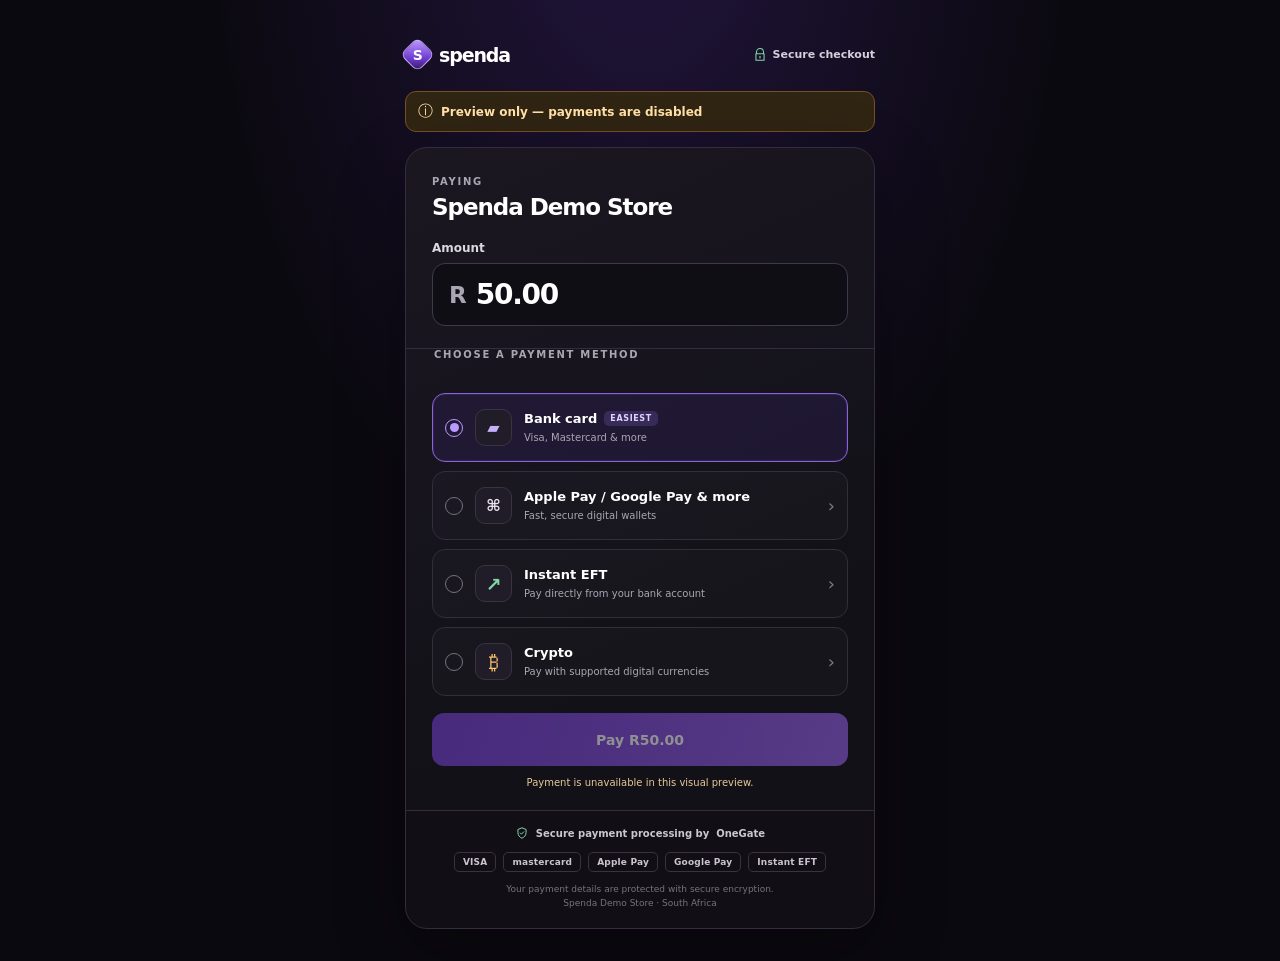
==== index.html @ f8381f38 "Publish visual checkout preview Co-authored-by: Copilot App <223556219+Copilot@users.noreply.github." ====
<!doctype html>
<html lang="en-ZA">
  <head>
    <meta charset="utf-8">
    <meta name="viewport" content="width=device-width, initial-scale=1">
    <meta name="theme-color" content="#0b0910">
    <meta name="description" content="Visual-only Spenda Demo Store checkout preview. Payments are disabled.">
    <title>Checkout · Spenda Demo Store</title>
    <style>
      :root {
        color-scheme: dark;
        font-family: Inter, ui-sans-serif, system-ui, -apple-system, BlinkMacSystemFont, "Segoe UI", sans-serif;
        font-synthesis: none;
        text-rendering: optimizeLegibility;
        -webkit-font-smoothing: antialiased;
        --ink: #0b0910;
        --panel: #17141e;
        --panel-soft: #201b29;
        --line: #332d3c;
        --muted: #a9a6b1;
        --violet: #9c73ef;
        --violet-soft: #d6c6ee;
      }

      * { box-sizing: border-box; }
      body {
        min-width: 320px;
        min-height: 100vh;
        margin: 0;
        color: #fff;
        background:
          radial-gradient(ellipse at 50% -16%, rgb(110 59 209 / 24%), transparent 48%),
          var(--ink);
      }
      button, input { font: inherit; }
      .page { width: min(100% - 32px, 470px); margin: 0 auto; padding: 24px 0 32px; }
      .topbar { display: flex; align-items: center; justify-content: space-between; margin-bottom: 24px; }
      .brand { display: flex; align-items: center; gap: 9px; font-size: 19px; font-weight: 800; letter-spacing: -.06em; }
      .gem {
        display: grid;
        width: 25px;
        height: 25px;
        place-items: center;
        border: 1px solid rgb(214 198 238 / 55%);
        border-radius: 7px;
        color: #fff;
        background: linear-gradient(135deg, #c4a2ff, #6e3bd1 62%, #32185c);
        font-size: 14px;
        transform: rotate(45deg);
      }
      .gem span { transform: rotate(-45deg); }
      .secure {
        display: flex;
        align-items: center;
        gap: 6px;
        color: #d4d0dc;
        font-size: 11px;
        font-weight: 650;
      }
      .secure svg { width: 14px; height: 14px; color: #80d7a4; }
      .preview {
        display: flex;
        align-items: center;
        gap: 8px;
        margin: 0 0 15px;
        padding: 10px 12px;
        border: 1px solid #745123;
        border-radius: 11px;
        color: #ffdfa5;
        background: #302413;
        font-size: 12px;
        font-weight: 700;
      }
      .preview b { font-size: 15px; }
      .card {
        overflow: hidden;
        border: 1px solid var(--line);
        border-radius: 22px;
        background: linear-gradient(155deg, #1a1721, #131118 64%);
        box-shadow: 0 24px 70px rgb(0 0 0 / 32%);
      }
      .merchant { padding: 24px 22px 20px; border-bottom: 1px solid var(--line); }
      .eyebrow { margin: 0 0 7px; color: var(--muted); font-size: 10px; font-weight: 750; letter-spacing: .17em; text-transform: uppercase; }
      h1 { margin: 0; font-size: 23px; font-weight: 750; letter-spacing: -.045em; }
      .amount-wrap { margin-top: 21px; }
      .amount-label { display: block; margin-bottom: 8px; color: #dbd8e0; font-size: 12px; font-weight: 650; }
      .amount-box {
        display: flex;
        align-items: center;
        min-height: 63px;
        padding: 0 16px;
        border: 1px solid #40384b;
        border-radius: 13px;
        background: #100e15;
      }
      .currency { margin-right: 9px; color: #aaa5b2; font-size: 23px; font-weight: 700; }
      .amount-box input {
        width: 100%;
        padding: 10px 0;
        border: 0;
        outline: 0;
        color: #fff;
        background: transparent;
        font-size: 28px;
        font-weight: 750;
        letter-spacing: -.045em;
      }
      .amount-box:focus-within { border-color: var(--violet); box-shadow: 0 0 0 3px rgb(156 115 239 / 15%); }
      .methods { padding: 20px 22px 17px; }
      .methods h2 { margin: 0 0 13px; font-size: 13px; font-weight: 700; }
      .method-list { display: grid; gap: 9px; }
      .method {
        position: relative;
        display: flex;
        align-items: center;
        gap: 12px;
        min-height: 69px;
        padding: 12px;
        border: 1px solid var(--line);
        border-radius: 13px;
        background: rgb(255 255 255 / 1.5%);
      }
      .method.selected { border-color: #8a61dc; background: rgb(110 59 209 / 12%); box-shadow: inset 0 0 0 1px rgb(156 115 239 / 13%); }
      .method input { position: absolute; width: 1px; height: 1px; opacity: 0; }
      .radio {
        display: grid;
        flex: 0 0 18px;
        width: 18px;
        height: 18px;
        place-items: center;
        border: 1.5px solid #77717f;
        border-radius: 50%;
      }
      .selected .radio { border-color: #b99aff; }
      .selected .radio::after { width: 9px; height: 9px; border-radius: 50%; background: #b99aff; content: ""; }
      .method:focus-within { outline: 2px solid var(--violet); outline-offset: 2px; }
      .method-icon {
        display: grid;
        flex: 0 0 37px;
        width: 37px;
        height: 37px;
        place-items: center;
        border: 1px solid #393440;
        border-radius: 10px;
        color: #e7e2ec;
        background: #211d28;
        font-size: 16px;
        font-weight: 750;
      }
      .method-icon.card-icon { color: #c5b0fc; }
      .method-icon.eft-icon { color: #83d5a5; font-size: 19px; }
      .method-icon.crypto-icon { color: #ffc56f; font-size: 20px; }
      .method-copy { min-width: 0; flex: 1; }
      .method-title { display: flex; align-items: center; flex-wrap: wrap; gap: 7px; font-size: 13px; font-weight: 700; }
      .method-hint { margin-top: 4px; color: var(--muted); font-size: 10px; line-height: 1.4; }
      .badge {
        padding: 3px 6px;
        border-radius: 5px;
        color: #e1d3ff;
        background: rgb(156 115 239 / 20%);
        font-size: 8px;
        font-weight: 800;
        letter-spacing: .08em;
        text-transform: uppercase;
      }
      .chevron { color: #807a88; font-size: 18px; }
      .actions { padding: 0 22px 20px; }
      .pay-button {
        width: 100%;
        min-height: 53px;
        border: 0;
        border-radius: 12px;
        color: #fff;
        background: linear-gradient(110deg, #7540d5, #9361e7);
        font-size: 14px;
        font-weight: 750;
        opacity: .53;
        cursor: not-allowed;
      }
      .disabled-note { margin: 9px 0 0; color: #e6c998; text-align: center; font-size: 10px; line-height: 1.5; }
      .footer { padding: 15px 22px 18px; border-top: 1px solid var(--line); background: rgb(0 0 0 / 12%); }
      .onegate { display: flex; align-items: center; justify-content: center; gap: 7px; color: #cbc6d1; font-size: 10px; font-weight: 600; }
      .onegate svg { width: 14px; height: 14px; color: #85d5a7; }
      .trust-marks { display: flex; align-items: center; justify-content: center; flex-wrap: wrap; gap: 7px; margin-top: 12px; }
      .trust-mark {
        padding: 4px 8px;
        border: 1px solid #38333f;
        border-radius: 5px;
        color: #c9c4cf;
        font-size: 9px;
        font-weight: 750;
        letter-spacing: .02em;
      }
      .fine-print { margin: 11px 0 0; color: #77717e; text-align: center; font-size: 9px; line-height: 1.5; }
      @media (min-width: 600px) { .page { padding-top: 42px; } .merchant { padding: 28px 26px 22px; } .methods { padding-right: 26px; padding-left: 26px; } .actions { padding-right: 26px; padding-left: 26px; } }
      @media (prefers-reduced-motion: no-preference) { .method { transition: border-color .15s ease, background .15s ease; } }
    </style>
  </head>
  <body>
    <main class="page">
      <header class="topbar" aria-label="Spenda checkout">
        <div class="brand"><span class="gem" aria-hidden="true"><span>S</span></span>spenda</div>
        <div class="secure">
          <svg viewBox="0 0 24 24" fill="none" aria-hidden="true"><path d="M6 10V7a6 6 0 0 1 12 0v3m-13 0h14v11H5V10Z" stroke="currentColor" stroke-width="1.8" stroke-linecap="round" stroke-linejoin="round"/><path d="M12 14v3" stroke="currentColor" stroke-width="1.8" stroke-linecap="round"/></svg>
          Secure checkout
        </div>
      </header>

      <p class="preview"><b aria-hidden="true">ⓘ</b> Preview only — payments are disabled</p>

      <section class="card" aria-label="Checkout preview">
        <div class="merchant">
          <p class="eyebrow">Paying</p>
          <h1>Spenda Demo Store</h1>
          <div class="amount-wrap">
            <label class="amount-label" for="amount">Amount</label>
            <div class="amount-box">
              <span class="currency" aria-hidden="true">R</span>
              <input id="amount" type="text" inputmode="decimal" value="50.00" aria-label="Amount in South African rand">
            </div>
          </div>
        </div>

        <fieldset class="methods" style="border: 0; margin: 0;">
          <legend class="eyebrow" style="margin-bottom: 13px;">Choose a payment method</legend>
          <div class="method-list">
            <label class="method selected">
              <input type="radio" name="payment-method" value="card" checked>
              <span class="radio" aria-hidden="true"></span>
              <span class="method-icon card-icon" aria-hidden="true">▰</span>
              <span class="method-copy">
                <span class="method-title">Bank card <span class="badge">Easiest</span></span>
                <span class="method-hint">Visa, Mastercard &amp; more</span>
              </span>
            </label>
            <label class="method">
              <input type="radio" name="payment-method" value="wallet">
              <span class="radio" aria-hidden="true"></span>
              <span class="method-icon" aria-hidden="true">⌘</span>
              <span class="method-copy">
                <span class="method-title">Apple Pay / Google Pay &amp; more</span>
                <span class="method-hint">Fast, secure digital wallets</span>
              </span>
              <span class="chevron" aria-hidden="true">›</span>
            </label>
            <label class="method">
              <input type="radio" name="payment-method" value="eft">
              <span class="radio" aria-hidden="true"></span>
              <span class="method-icon eft-icon" aria-hidden="true">↗</span>
              <span class="method-copy">
                <span class="method-title">Instant EFT</span>
                <span class="method-hint">Pay directly from your bank account</span>
              </span>
              <span class="chevron" aria-hidden="true">›</span>
            </label>
            <label class="method">
              <input type="radio" name="payment-method" value="crypto">
              <span class="radio" aria-hidden="true"></span>
              <span class="method-icon crypto-icon" aria-hidden="true">₿</span>
              <span class="method-copy">
                <span class="method-title">Crypto</span>
                <span class="method-hint">Pay with supported digital currencies</span>
              </span>
              <span class="chevron" aria-hidden="true">›</span>
            </label>
          </div>
        </fieldset>

        <div class="actions">
          <button class="pay-button" type="button" disabled aria-disabled="true">Pay R50.00</button>
          <p class="disabled-note">Payment is unavailable in this visual preview.</p>
        </div>

        <footer class="footer">
          <div class="onegate">
            <svg viewBox="0 0 24 24" fill="none" aria-hidden="true"><path d="M12 3 19 6v5c0 4.7-2.9 8.3-7 10-4.1-1.7-7-5.3-7-10V6l7-3Z" stroke="currentColor" stroke-width="1.7" stroke-linejoin="round"/><path d="m9 12 2 2 4-4" stroke="currentColor" stroke-width="1.7" stroke-linecap="round" stroke-linejoin="round"/></svg>
            Secure payment processing by <strong>OneGate</strong>
          </div>
          <div class="trust-marks" aria-label="Accepted payment networks">
            <span class="trust-mark">VISA</span>
            <span class="trust-mark">mastercard</span>
            <span class="trust-mark">Apple Pay</span>
            <span class="trust-mark">Google Pay</span>
            <span class="trust-mark">Instant EFT</span>
          </div>
          <p class="fine-print">Your payment details are protected with secure encryption.<br>Spenda Demo Store · South Africa</p>
        </footer>
      </section>
    </main>
    <script>
      const options = document.querySelectorAll(".method");
      const amountInput = document.querySelector("#amount");
      const payButton = document.querySelector(".pay-button");

      amountInput.addEventListener("input", () => {
        payButton.textContent = amountInput.value.trim()
          ? `Pay R${amountInput.value.trim()}`
          : "Pay";
      });

      options.forEach((option) => {
        option.addEventListener("change", (event) => {
          options.forEach((item) => item.classList.toggle("selected", item === event.currentTarget));
        });
      });
    </script>
  </body>
</html>
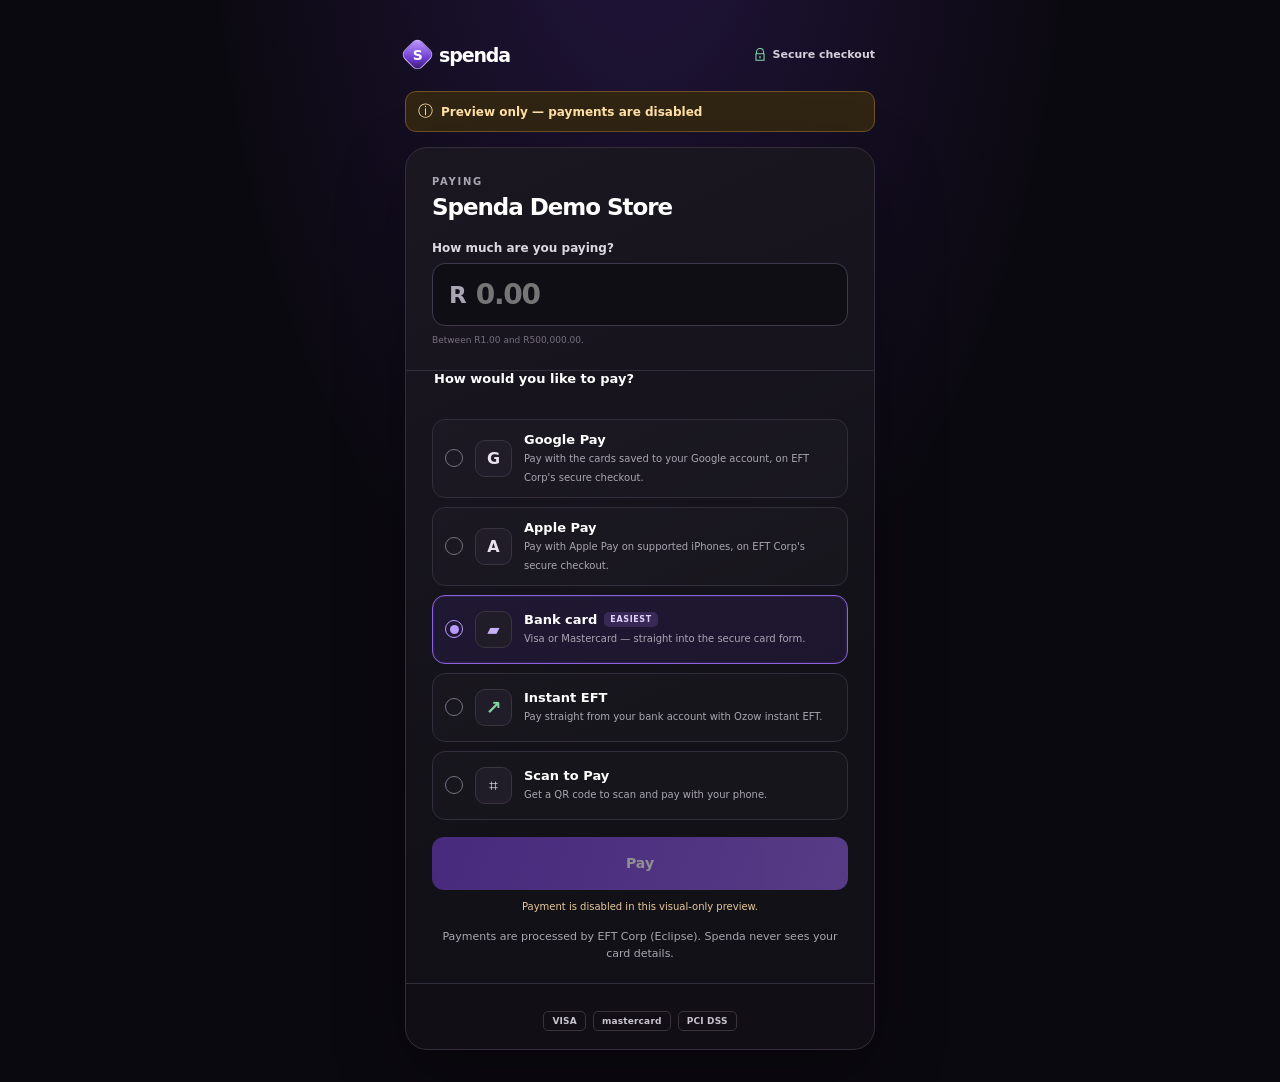
==== commit 05e3b15a: "Align checkout preview with app source Replace invented wallet and crypto options with the actual pa" ====
--- a/index.html
+++ b/index.html
@@ -179,8 +179,7 @@
       }
       .disabled-note { margin: 9px 0 0; color: #e6c998; text-align: center; font-size: 10px; line-height: 1.5; }
       .footer { padding: 15px 22px 18px; border-top: 1px solid var(--line); background: rgb(0 0 0 / 12%); }
-      .onegate { display: flex; align-items: center; justify-content: center; gap: 7px; color: #cbc6d1; font-size: 10px; font-weight: 600; }
-      .onegate svg { width: 14px; height: 14px; color: #85d5a7; }
+      .processor-note { margin: 14px 0 0; color: #a9a6b1; text-align: center; font-size: 11px; line-height: 1.6; }
       .trust-marks { display: flex; align-items: center; justify-content: center; flex-wrap: wrap; gap: 7px; margin-top: 12px; }
       .trust-mark {
         padding: 4px 8px;
@@ -213,77 +212,78 @@
           <p class="eyebrow">Paying</p>
           <h1>Spenda Demo Store</h1>
           <div class="amount-wrap">
-            <label class="amount-label" for="amount">Amount</label>
+            <label class="amount-label" for="amount">How much are you paying?</label>
             <div class="amount-box">
               <span class="currency" aria-hidden="true">R</span>
-              <input id="amount" type="text" inputmode="decimal" value="50.00" aria-label="Amount in South African rand">
+              <input id="amount" type="text" inputmode="decimal" value="" placeholder="0.00" aria-label="Amount in South African rand" aria-describedby="amount-help">
             </div>
+            <p id="amount-help" class="fine-print" style="margin-top: 8px; text-align: left;">Between R1.00 and R500,000.00.</p>
           </div>
         </div>
 
         <fieldset class="methods" style="border: 0; margin: 0;">
-          <legend class="eyebrow" style="margin-bottom: 13px;">Choose a payment method</legend>
+          <legend style="margin-bottom: 13px; font-size: 13px; font-weight: 700;">How would you like to pay?</legend>
           <div class="method-list">
+            <label class="method">
+              <input type="radio" name="payment-method" value="googlepay">
+              <span class="radio" aria-hidden="true"></span>
+              <span class="method-icon" aria-hidden="true">G</span>
+              <span class="method-copy">
+                <span class="method-title">Google Pay</span>
+                <span class="method-hint">Pay with the cards saved to your Google account, on EFT Corp's secure checkout.</span>
+              </span>
+            </label>
+            <label class="method">
+              <input type="radio" name="payment-method" value="applepay">
+              <span class="radio" aria-hidden="true"></span>
+              <span class="method-icon" aria-hidden="true">A</span>
+              <span class="method-copy">
+                <span class="method-title">Apple Pay</span>
+                <span class="method-hint">Pay with Apple Pay on supported iPhones, on EFT Corp's secure checkout.</span>
+              </span>
+            </label>
             <label class="method selected">
               <input type="radio" name="payment-method" value="card" checked>
               <span class="radio" aria-hidden="true"></span>
               <span class="method-icon card-icon" aria-hidden="true">▰</span>
               <span class="method-copy">
                 <span class="method-title">Bank card <span class="badge">Easiest</span></span>
-                <span class="method-hint">Visa, Mastercard &amp; more</span>
+                <span class="method-hint">Visa or Mastercard — straight into the secure card form.</span>
               </span>
             </label>
             <label class="method">
-              <input type="radio" name="payment-method" value="wallet">
-              <span class="radio" aria-hidden="true"></span>
-              <span class="method-icon" aria-hidden="true">⌘</span>
-              <span class="method-copy">
-                <span class="method-title">Apple Pay / Google Pay &amp; more</span>
-                <span class="method-hint">Fast, secure digital wallets</span>
-              </span>
-              <span class="chevron" aria-hidden="true">›</span>
+              <input type="radio" name="payment-method" value="ozow">
+              <span class="radio" aria-hidden="true"></span>
+              <span class="method-icon eft-icon" aria-hidden="true">↗</span>
+              <span class="method-copy">
+                <span class="method-title">Instant EFT</span>
+                <span class="method-hint">Pay straight from your bank account with Ozow instant EFT.</span>
+              </span>
             </label>
             <label class="method">
-              <input type="radio" name="payment-method" value="eft">
-              <span class="radio" aria-hidden="true"></span>
-              <span class="method-icon eft-icon" aria-hidden="true">↗</span>
-              <span class="method-copy">
-                <span class="method-title">Instant EFT</span>
-                <span class="method-hint">Pay directly from your bank account</span>
-              </span>
-              <span class="chevron" aria-hidden="true">›</span>
-            </label>
-            <label class="method">
-              <input type="radio" name="payment-method" value="crypto">
-              <span class="radio" aria-hidden="true"></span>
-              <span class="method-icon crypto-icon" aria-hidden="true">₿</span>
-              <span class="method-copy">
-                <span class="method-title">Crypto</span>
-                <span class="method-hint">Pay with supported digital currencies</span>
-              </span>
-              <span class="chevron" aria-hidden="true">›</span>
+              <input type="radio" name="payment-method" value="scantopay">
+              <span class="radio" aria-hidden="true"></span>
+              <span class="method-icon" aria-hidden="true">⌗</span>
+              <span class="method-copy">
+                <span class="method-title">Scan to Pay</span>
+                <span class="method-hint">Get a QR code to scan and pay with your phone.</span>
+              </span>
             </label>
           </div>
         </fieldset>
 
         <div class="actions">
-          <button class="pay-button" type="button" disabled aria-disabled="true">Pay R50.00</button>
-          <p class="disabled-note">Payment is unavailable in this visual preview.</p>
+          <button class="pay-button" type="button" disabled aria-disabled="true">Pay</button>
+          <p class="disabled-note">Payment is disabled in this visual-only preview.</p>
+          <p class="processor-note">Payments are processed by EFT Corp (Eclipse). Spenda never sees your card details.</p>
         </div>
 
         <footer class="footer">
-          <div class="onegate">
-            <svg viewBox="0 0 24 24" fill="none" aria-hidden="true"><path d="M12 3 19 6v5c0 4.7-2.9 8.3-7 10-4.1-1.7-7-5.3-7-10V6l7-3Z" stroke="currentColor" stroke-width="1.7" stroke-linejoin="round"/><path d="m9 12 2 2 4-4" stroke="currentColor" stroke-width="1.7" stroke-linecap="round" stroke-linejoin="round"/></svg>
-            Secure payment processing by <strong>OneGate</strong>
-          </div>
-          <div class="trust-marks" aria-label="Accepted payment networks">
+          <div class="trust-marks" aria-label="Payment security marks">
             <span class="trust-mark">VISA</span>
             <span class="trust-mark">mastercard</span>
-            <span class="trust-mark">Apple Pay</span>
-            <span class="trust-mark">Google Pay</span>
-            <span class="trust-mark">Instant EFT</span>
+            <span class="trust-mark">PCI DSS</span>
           </div>
-          <p class="fine-print">Your payment details are protected with secure encryption.<br>Spenda Demo Store · South Africa</p>
         </footer>
       </section>
     </main>
@@ -293,9 +293,8 @@
       const payButton = document.querySelector(".pay-button");
 
       amountInput.addEventListener("input", () => {
-        payButton.textContent = amountInput.value.trim()
-          ? `Pay R${amountInput.value.trim()}`
-          : "Pay";
+        const amount = amountInput.value.trim();
+        payButton.textContent = amount ? `Pay R${amount}` : "Pay";
       });
 
       options.forEach((option) => {
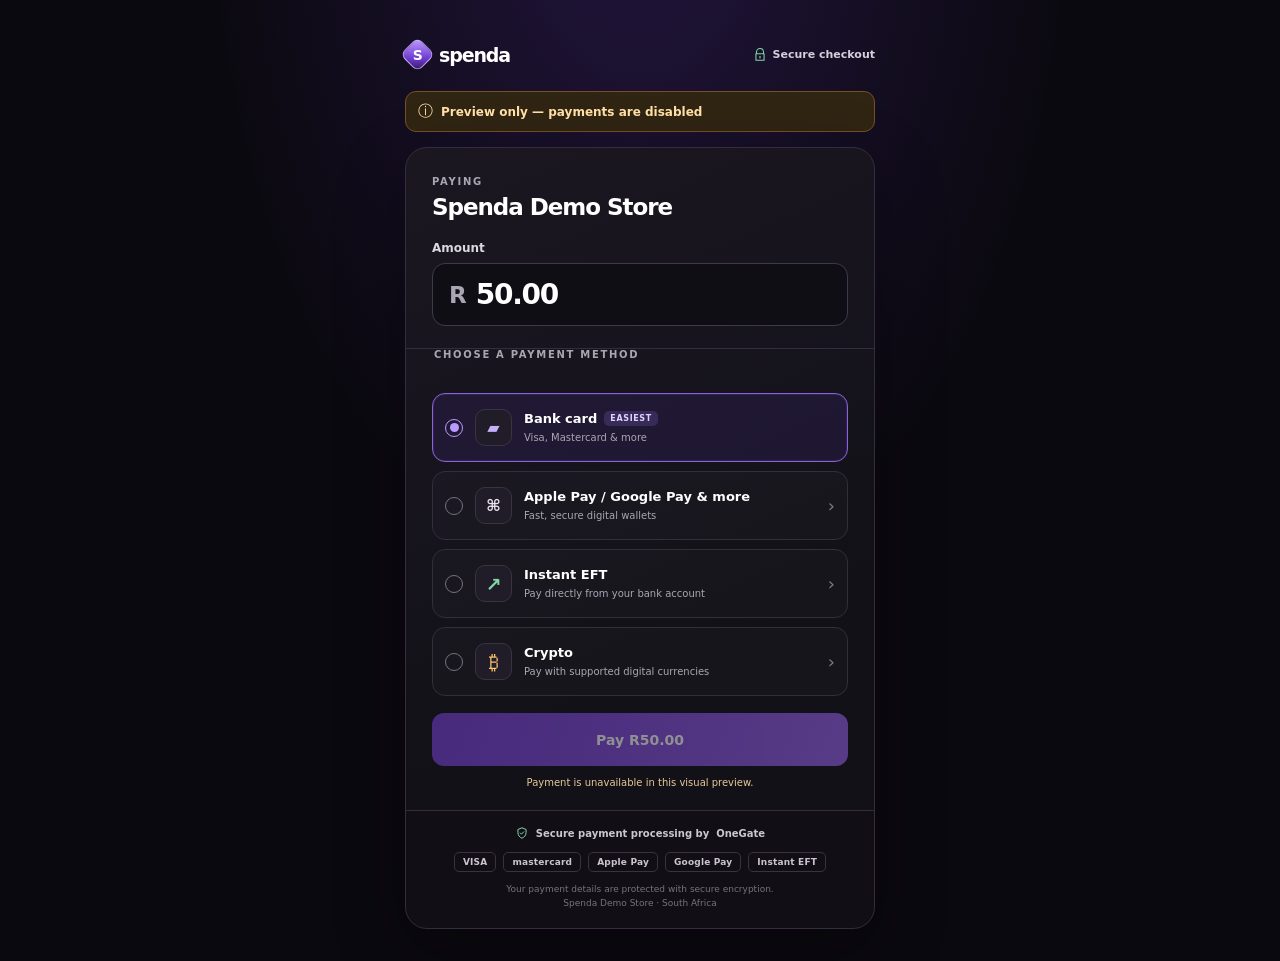
==== commit ef34a1ea: "Restore requested checkout preview file Publish the exact original checkout-preview.html without han" ====
--- a/index.html
+++ b/index.html
@@ -179,7 +179,8 @@
       }
       .disabled-note { margin: 9px 0 0; color: #e6c998; text-align: center; font-size: 10px; line-height: 1.5; }
       .footer { padding: 15px 22px 18px; border-top: 1px solid var(--line); background: rgb(0 0 0 / 12%); }
-      .processor-note { margin: 14px 0 0; color: #a9a6b1; text-align: center; font-size: 11px; line-height: 1.6; }
+      .onegate { display: flex; align-items: center; justify-content: center; gap: 7px; color: #cbc6d1; font-size: 10px; font-weight: 600; }
+      .onegate svg { width: 14px; height: 14px; color: #85d5a7; }
       .trust-marks { display: flex; align-items: center; justify-content: center; flex-wrap: wrap; gap: 7px; margin-top: 12px; }
       .trust-mark {
         padding: 4px 8px;
@@ -212,78 +213,77 @@
           <p class="eyebrow">Paying</p>
           <h1>Spenda Demo Store</h1>
           <div class="amount-wrap">
-            <label class="amount-label" for="amount">How much are you paying?</label>
+            <label class="amount-label" for="amount">Amount</label>
             <div class="amount-box">
               <span class="currency" aria-hidden="true">R</span>
-              <input id="amount" type="text" inputmode="decimal" value="" placeholder="0.00" aria-label="Amount in South African rand" aria-describedby="amount-help">
+              <input id="amount" type="text" inputmode="decimal" value="50.00" aria-label="Amount in South African rand">
             </div>
-            <p id="amount-help" class="fine-print" style="margin-top: 8px; text-align: left;">Between R1.00 and R500,000.00.</p>
           </div>
         </div>
 
         <fieldset class="methods" style="border: 0; margin: 0;">
-          <legend style="margin-bottom: 13px; font-size: 13px; font-weight: 700;">How would you like to pay?</legend>
+          <legend class="eyebrow" style="margin-bottom: 13px;">Choose a payment method</legend>
           <div class="method-list">
-            <label class="method">
-              <input type="radio" name="payment-method" value="googlepay">
-              <span class="radio" aria-hidden="true"></span>
-              <span class="method-icon" aria-hidden="true">G</span>
-              <span class="method-copy">
-                <span class="method-title">Google Pay</span>
-                <span class="method-hint">Pay with the cards saved to your Google account, on EFT Corp's secure checkout.</span>
-              </span>
-            </label>
-            <label class="method">
-              <input type="radio" name="payment-method" value="applepay">
-              <span class="radio" aria-hidden="true"></span>
-              <span class="method-icon" aria-hidden="true">A</span>
-              <span class="method-copy">
-                <span class="method-title">Apple Pay</span>
-                <span class="method-hint">Pay with Apple Pay on supported iPhones, on EFT Corp's secure checkout.</span>
-              </span>
-            </label>
             <label class="method selected">
               <input type="radio" name="payment-method" value="card" checked>
               <span class="radio" aria-hidden="true"></span>
               <span class="method-icon card-icon" aria-hidden="true">▰</span>
               <span class="method-copy">
                 <span class="method-title">Bank card <span class="badge">Easiest</span></span>
-                <span class="method-hint">Visa or Mastercard — straight into the secure card form.</span>
+                <span class="method-hint">Visa, Mastercard &amp; more</span>
               </span>
             </label>
             <label class="method">
-              <input type="radio" name="payment-method" value="ozow">
+              <input type="radio" name="payment-method" value="wallet">
+              <span class="radio" aria-hidden="true"></span>
+              <span class="method-icon" aria-hidden="true">⌘</span>
+              <span class="method-copy">
+                <span class="method-title">Apple Pay / Google Pay &amp; more</span>
+                <span class="method-hint">Fast, secure digital wallets</span>
+              </span>
+              <span class="chevron" aria-hidden="true">›</span>
+            </label>
+            <label class="method">
+              <input type="radio" name="payment-method" value="eft">
               <span class="radio" aria-hidden="true"></span>
               <span class="method-icon eft-icon" aria-hidden="true">↗</span>
               <span class="method-copy">
                 <span class="method-title">Instant EFT</span>
-                <span class="method-hint">Pay straight from your bank account with Ozow instant EFT.</span>
+                <span class="method-hint">Pay directly from your bank account</span>
               </span>
+              <span class="chevron" aria-hidden="true">›</span>
             </label>
             <label class="method">
-              <input type="radio" name="payment-method" value="scantopay">
+              <input type="radio" name="payment-method" value="crypto">
               <span class="radio" aria-hidden="true"></span>
-              <span class="method-icon" aria-hidden="true">⌗</span>
+              <span class="method-icon crypto-icon" aria-hidden="true">₿</span>
               <span class="method-copy">
-                <span class="method-title">Scan to Pay</span>
-                <span class="method-hint">Get a QR code to scan and pay with your phone.</span>
+                <span class="method-title">Crypto</span>
+                <span class="method-hint">Pay with supported digital currencies</span>
               </span>
+              <span class="chevron" aria-hidden="true">›</span>
             </label>
           </div>
         </fieldset>
 
         <div class="actions">
-          <button class="pay-button" type="button" disabled aria-disabled="true">Pay</button>
-          <p class="disabled-note">Payment is disabled in this visual-only preview.</p>
-          <p class="processor-note">Payments are processed by EFT Corp (Eclipse). Spenda never sees your card details.</p>
+          <button class="pay-button" type="button" disabled aria-disabled="true">Pay R50.00</button>
+          <p class="disabled-note">Payment is unavailable in this visual preview.</p>
         </div>
 
         <footer class="footer">
-          <div class="trust-marks" aria-label="Payment security marks">
+          <div class="onegate">
+            <svg viewBox="0 0 24 24" fill="none" aria-hidden="true"><path d="M12 3 19 6v5c0 4.7-2.9 8.3-7 10-4.1-1.7-7-5.3-7-10V6l7-3Z" stroke="currentColor" stroke-width="1.7" stroke-linejoin="round"/><path d="m9 12 2 2 4-4" stroke="currentColor" stroke-width="1.7" stroke-linecap="round" stroke-linejoin="round"/></svg>
+            Secure payment processing by <strong>OneGate</strong>
+          </div>
+          <div class="trust-marks" aria-label="Accepted payment networks">
             <span class="trust-mark">VISA</span>
             <span class="trust-mark">mastercard</span>
-            <span class="trust-mark">PCI DSS</span>
+            <span class="trust-mark">Apple Pay</span>
+            <span class="trust-mark">Google Pay</span>
+            <span class="trust-mark">Instant EFT</span>
           </div>
+          <p class="fine-print">Your payment details are protected with secure encryption.<br>Spenda Demo Store · South Africa</p>
         </footer>
       </section>
     </main>
@@ -293,8 +293,9 @@
       const payButton = document.querySelector(".pay-button");
 
       amountInput.addEventListener("input", () => {
-        const amount = amountInput.value.trim();
-        payButton.textContent = amount ? `Pay R${amount}` : "Pay";
+        payButton.textContent = amountInput.value.trim()
+          ? `Pay R${amountInput.value.trim()}`
+          : "Pay";
       });
 
       options.forEach((option) => {
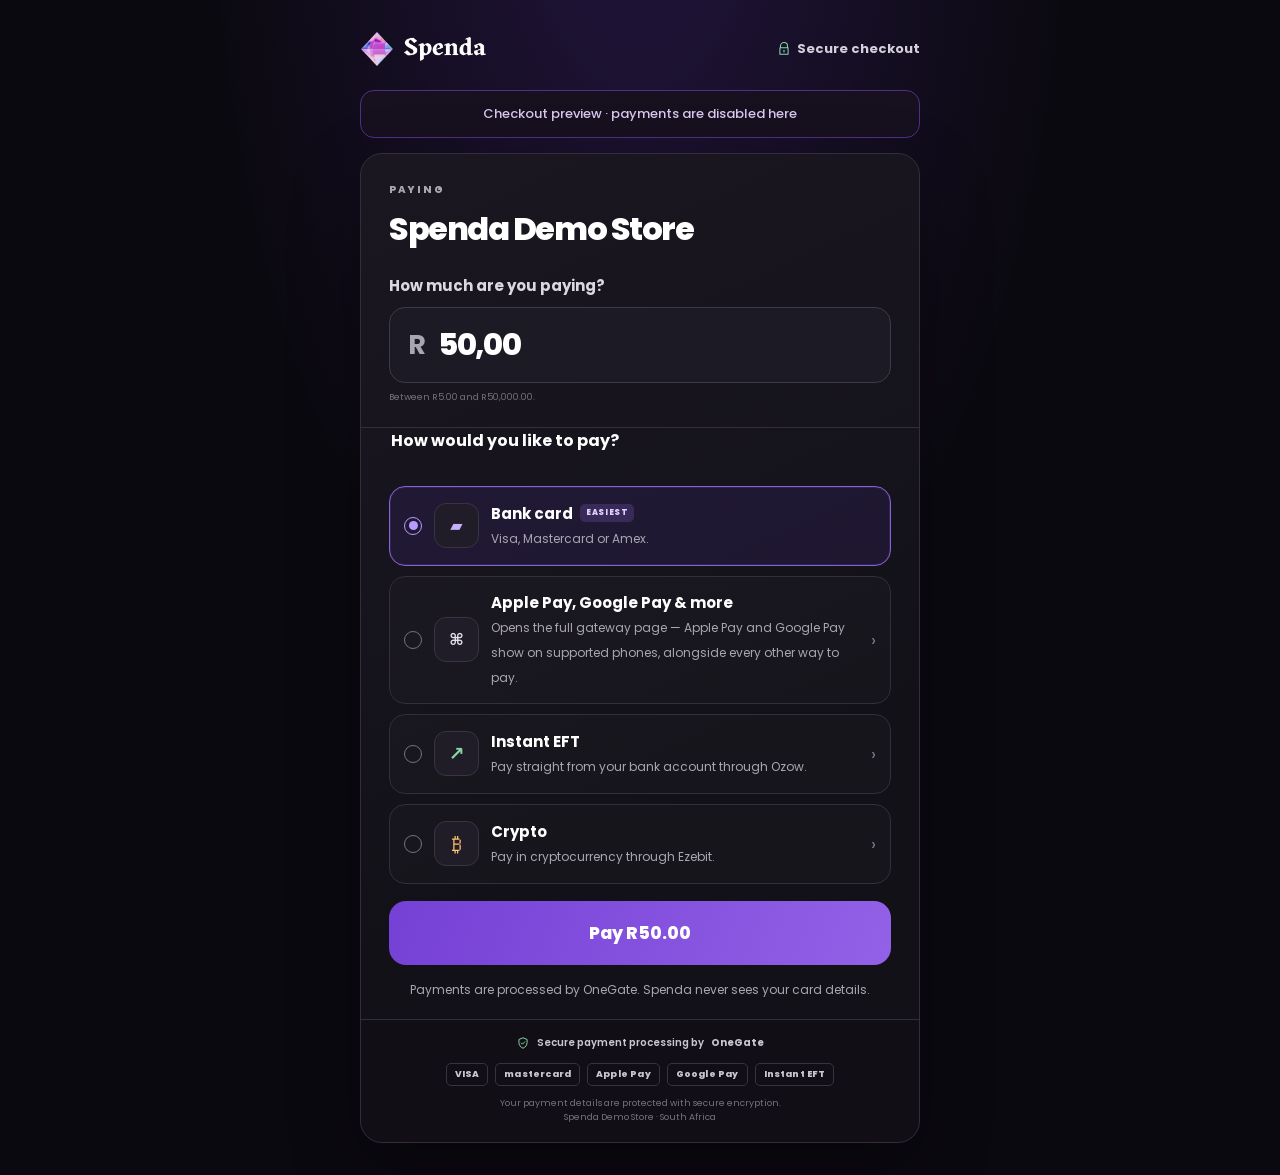
==== commit a7c45505: "Restore the supplied checkout preview design Match the provided demo design, including its default a" ====
--- a/index.html
+++ b/index.html
@@ -9,7 +9,7 @@
     <style>
       :root {
         color-scheme: dark;
-        font-family: Inter, ui-sans-serif, system-ui, -apple-system, BlinkMacSystemFont, "Segoe UI", sans-serif;
+        font-family: "Poppins", ui-sans-serif, system-ui, -apple-system, BlinkMacSystemFont, "Segoe UI", sans-serif;
         font-synthesis: none;
         text-rendering: optimizeLegibility;
         -webkit-font-smoothing: antialiased;
@@ -22,6 +22,12 @@
         --violet-soft: #d6c6ee;
       }
 
+      @font-face { font-family: "Poppins"; font-weight: 400; font-display: swap; src: url("assets/fonts/poppins-400.woff2") format("woff2"); }
+      @font-face { font-family: "Poppins"; font-weight: 500; font-display: swap; src: url("assets/fonts/poppins-500.woff2") format("woff2"); }
+      @font-face { font-family: "Poppins"; font-weight: 600; font-display: swap; src: url("assets/fonts/poppins-600.woff2") format("woff2"); }
+      @font-face { font-family: "Poppins"; font-weight: 700; font-display: swap; src: url("assets/fonts/poppins-700.woff2") format("woff2"); }
+      @font-face { font-family: "Poppins"; font-weight: 800; font-display: swap; src: url("assets/fonts/poppins-800.woff2") format("woff2"); }
+
       * { box-sizing: border-box; }
       body {
         min-width: 320px;
@@ -33,43 +39,32 @@
           var(--ink);
       }
       button, input { font: inherit; }
-      .page { width: min(100% - 32px, 470px); margin: 0 auto; padding: 24px 0 32px; }
+      .page { width: min(100% - 32px, 560px); margin: 0 auto; padding: 24px 0 32px; }
       .topbar { display: flex; align-items: center; justify-content: space-between; margin-bottom: 24px; }
-      .brand { display: flex; align-items: center; gap: 9px; font-size: 19px; font-weight: 800; letter-spacing: -.06em; }
-      .gem {
-        display: grid;
-        width: 25px;
-        height: 25px;
-        place-items: center;
-        border: 1px solid rgb(214 198 238 / 55%);
-        border-radius: 7px;
-        color: #fff;
-        background: linear-gradient(135deg, #c4a2ff, #6e3bd1 62%, #32185c);
-        font-size: 14px;
-        transform: rotate(45deg);
-      }
-      .gem span { transform: rotate(-45deg); }
+      .brand { display: flex; align-items: center; gap: 10px; }
+      .brand img:first-child { width: 34px; height: 34px; object-fit: contain; }
+      .brand img:last-child { width: 82px; height: 24px; object-fit: contain; }
       .secure {
         display: flex;
         align-items: center;
         gap: 6px;
         color: #d4d0dc;
-        font-size: 11px;
+        font-size: 13px;
         font-weight: 650;
       }
       .secure svg { width: 14px; height: 14px; color: #80d7a4; }
       .preview {
         display: flex;
         align-items: center;
-        gap: 8px;
+        justify-content: center;
         margin: 0 0 15px;
-        padding: 10px 12px;
-        border: 1px solid #745123;
-        border-radius: 11px;
-        color: #ffdfa5;
-        background: #302413;
-        font-size: 12px;
-        font-weight: 700;
+        padding: 13px 12px;
+        border: 1px solid #503087;
+        border-radius: 14px;
+        color: #d6c6ee;
+        background: #17111f;
+        font-size: 13px;
+        font-weight: 500;
       }
       .preview b { font-size: 15px; }
       .card {
@@ -79,21 +74,21 @@
         background: linear-gradient(155deg, #1a1721, #131118 64%);
         box-shadow: 0 24px 70px rgb(0 0 0 / 32%);
       }
-      .merchant { padding: 24px 22px 20px; border-bottom: 1px solid var(--line); }
+      .merchant { padding: 28px 28px 22px; border-bottom: 1px solid var(--line); }
       .eyebrow { margin: 0 0 7px; color: var(--muted); font-size: 10px; font-weight: 750; letter-spacing: .17em; text-transform: uppercase; }
-      h1 { margin: 0; font-size: 23px; font-weight: 750; letter-spacing: -.045em; }
+      h1 { margin: 0; font-size: 32px; font-weight: 750; letter-spacing: -.045em; }
       .amount-wrap { margin-top: 21px; }
-      .amount-label { display: block; margin-bottom: 8px; color: #dbd8e0; font-size: 12px; font-weight: 650; }
+      .amount-label { display: block; margin-bottom: 10px; color: #dbd8e0; font-size: 15px; font-weight: 700; }
       .amount-box {
         display: flex;
         align-items: center;
-        min-height: 63px;
-        padding: 0 16px;
+        min-height: 76px;
+        padding: 0 18px;
         border: 1px solid #40384b;
-        border-radius: 13px;
-        background: #100e15;
-      }
-      .currency { margin-right: 9px; color: #aaa5b2; font-size: 23px; font-weight: 700; }
+        border-radius: 16px;
+        background: #1c1a25;
+      }
+      .currency { margin-right: 12px; color: #aaa5b2; font-size: 27px; font-weight: 700; }
       .amount-box input {
         width: 100%;
         padding: 10px 0;
@@ -101,23 +96,23 @@
         outline: 0;
         color: #fff;
         background: transparent;
-        font-size: 28px;
+        font-size: 30px;
         font-weight: 750;
         letter-spacing: -.045em;
       }
       .amount-box:focus-within { border-color: var(--violet); box-shadow: 0 0 0 3px rgb(156 115 239 / 15%); }
-      .methods { padding: 20px 22px 17px; }
-      .methods h2 { margin: 0 0 13px; font-size: 13px; font-weight: 700; }
-      .method-list { display: grid; gap: 9px; }
+      .methods { padding: 20px 28px 17px; }
+      .methods h2 { margin: 0 0 13px; font-size: 16px; font-weight: 700; }
+      .method-list { display: grid; gap: 10px; }
       .method {
         position: relative;
         display: flex;
         align-items: center;
         gap: 12px;
-        min-height: 69px;
-        padding: 12px;
+        min-height: 80px;
+        padding: 14px;
         border: 1px solid var(--line);
-        border-radius: 13px;
+        border-radius: 16px;
         background: rgb(255 255 255 / 1.5%);
       }
       .method.selected { border-color: #8a61dc; background: rgb(110 59 209 / 12%); box-shadow: inset 0 0 0 1px rgb(156 115 239 / 13%); }
@@ -136,12 +131,12 @@
       .method:focus-within { outline: 2px solid var(--violet); outline-offset: 2px; }
       .method-icon {
         display: grid;
-        flex: 0 0 37px;
-        width: 37px;
-        height: 37px;
+        flex: 0 0 45px;
+        width: 45px;
+        height: 45px;
         place-items: center;
         border: 1px solid #393440;
-        border-radius: 10px;
+        border-radius: 12px;
         color: #e7e2ec;
         background: #211d28;
         font-size: 16px;
@@ -151,8 +146,8 @@
       .method-icon.eft-icon { color: #83d5a5; font-size: 19px; }
       .method-icon.crypto-icon { color: #ffc56f; font-size: 20px; }
       .method-copy { min-width: 0; flex: 1; }
-      .method-title { display: flex; align-items: center; flex-wrap: wrap; gap: 7px; font-size: 13px; font-weight: 700; }
-      .method-hint { margin-top: 4px; color: var(--muted); font-size: 10px; line-height: 1.4; }
+      .method-title { display: flex; align-items: center; flex-wrap: wrap; gap: 7px; font-size: 15px; font-weight: 700; }
+      .method-hint { margin-top: 4px; color: var(--muted); font-size: 12px; line-height: 1.5; }
       .badge {
         padding: 3px 6px;
         border-radius: 5px;
@@ -164,20 +159,20 @@
         text-transform: uppercase;
       }
       .chevron { color: #807a88; font-size: 18px; }
-      .actions { padding: 0 22px 20px; }
+      .actions { padding: 0 28px 20px; }
       .pay-button {
         width: 100%;
-        min-height: 53px;
+        min-height: 64px;
         border: 0;
-        border-radius: 12px;
+        border-radius: 17px;
         color: #fff;
         background: linear-gradient(110deg, #7540d5, #9361e7);
-        font-size: 14px;
+        font-size: 17px;
         font-weight: 750;
-        opacity: .53;
+        opacity: 1;
         cursor: not-allowed;
       }
-      .disabled-note { margin: 9px 0 0; color: #e6c998; text-align: center; font-size: 10px; line-height: 1.5; }
+      .processor-note { margin: 16px 0 0; color: #a9a6b1; text-align: center; font-size: 12px; line-height: 1.55; }
       .footer { padding: 15px 22px 18px; border-top: 1px solid var(--line); background: rgb(0 0 0 / 12%); }
       .onegate { display: flex; align-items: center; justify-content: center; gap: 7px; color: #cbc6d1; font-size: 10px; font-weight: 600; }
       .onegate svg { width: 14px; height: 14px; color: #85d5a7; }
@@ -192,37 +187,41 @@
         letter-spacing: .02em;
       }
       .fine-print { margin: 11px 0 0; color: #77717e; text-align: center; font-size: 9px; line-height: 1.5; }
-      @media (min-width: 600px) { .page { padding-top: 42px; } .merchant { padding: 28px 26px 22px; } .methods { padding-right: 26px; padding-left: 26px; } .actions { padding-right: 26px; padding-left: 26px; } }
+      @media (min-width: 600px) { .page { padding-top: 32px; } }
       @media (prefers-reduced-motion: no-preference) { .method { transition: border-color .15s ease, background .15s ease; } }
     </style>
   </head>
   <body>
     <main class="page">
       <header class="topbar" aria-label="Spenda checkout">
-        <div class="brand"><span class="gem" aria-hidden="true"><span>S</span></span>spenda</div>
+        <div class="brand" aria-label="Spenda">
+          <img src="assets/spenda-diamond.png" alt="">
+          <img src="assets/spenda-wordmark.png" alt="Spenda">
+        </div>
         <div class="secure">
           <svg viewBox="0 0 24 24" fill="none" aria-hidden="true"><path d="M6 10V7a6 6 0 0 1 12 0v3m-13 0h14v11H5V10Z" stroke="currentColor" stroke-width="1.8" stroke-linecap="round" stroke-linejoin="round"/><path d="M12 14v3" stroke="currentColor" stroke-width="1.8" stroke-linecap="round"/></svg>
           Secure checkout
         </div>
       </header>
 
-      <p class="preview"><b aria-hidden="true">ⓘ</b> Preview only — payments are disabled</p>
+      <p class="preview">Checkout preview · payments are disabled here</p>
 
       <section class="card" aria-label="Checkout preview">
         <div class="merchant">
           <p class="eyebrow">Paying</p>
           <h1>Spenda Demo Store</h1>
           <div class="amount-wrap">
-            <label class="amount-label" for="amount">Amount</label>
+            <label class="amount-label" for="amount">How much are you paying?</label>
             <div class="amount-box">
               <span class="currency" aria-hidden="true">R</span>
-              <input id="amount" type="text" inputmode="decimal" value="50.00" aria-label="Amount in South African rand">
+              <input id="amount" type="text" inputmode="decimal" value="50,00" aria-label="Amount in South African rand">
             </div>
+            <p class="fine-print" style="margin-top: 8px; text-align: left;">Between R5.00 and R50,000.00.</p>
           </div>
         </div>
 
         <fieldset class="methods" style="border: 0; margin: 0;">
-          <legend class="eyebrow" style="margin-bottom: 13px;">Choose a payment method</legend>
+          <legend style="margin-bottom: 13px; font-size: 16px; font-weight: 700;">How would you like to pay?</legend>
           <div class="method-list">
             <label class="method selected">
               <input type="radio" name="payment-method" value="card" checked>
@@ -230,7 +229,7 @@
               <span class="method-icon card-icon" aria-hidden="true">▰</span>
               <span class="method-copy">
                 <span class="method-title">Bank card <span class="badge">Easiest</span></span>
-                <span class="method-hint">Visa, Mastercard &amp; more</span>
+                <span class="method-hint">Visa, Mastercard or Amex.</span>
               </span>
             </label>
             <label class="method">
@@ -238,8 +237,8 @@
               <span class="radio" aria-hidden="true"></span>
               <span class="method-icon" aria-hidden="true">⌘</span>
               <span class="method-copy">
-                <span class="method-title">Apple Pay / Google Pay &amp; more</span>
-                <span class="method-hint">Fast, secure digital wallets</span>
+                <span class="method-title">Apple Pay, Google Pay &amp; more</span>
+                <span class="method-hint">Opens the full gateway page — Apple Pay and Google Pay show on supported phones, alongside every other way to pay.</span>
               </span>
               <span class="chevron" aria-hidden="true">›</span>
             </label>
@@ -249,7 +248,7 @@
               <span class="method-icon eft-icon" aria-hidden="true">↗</span>
               <span class="method-copy">
                 <span class="method-title">Instant EFT</span>
-                <span class="method-hint">Pay directly from your bank account</span>
+                <span class="method-hint">Pay straight from your bank account through Ozow.</span>
               </span>
               <span class="chevron" aria-hidden="true">›</span>
             </label>
@@ -259,7 +258,7 @@
               <span class="method-icon crypto-icon" aria-hidden="true">₿</span>
               <span class="method-copy">
                 <span class="method-title">Crypto</span>
-                <span class="method-hint">Pay with supported digital currencies</span>
+                <span class="method-hint">Pay in cryptocurrency through Ezebit.</span>
               </span>
               <span class="chevron" aria-hidden="true">›</span>
             </label>
@@ -268,7 +267,7 @@
 
         <div class="actions">
           <button class="pay-button" type="button" disabled aria-disabled="true">Pay R50.00</button>
-          <p class="disabled-note">Payment is unavailable in this visual preview.</p>
+          <p class="processor-note">Payments are processed by OneGate. Spenda never sees your card details.</p>
         </div>
 
         <footer class="footer">
@@ -294,7 +293,7 @@
 
       amountInput.addEventListener("input", () => {
         payButton.textContent = amountInput.value.trim()
-          ? `Pay R${amountInput.value.trim()}`
+          ? `Pay R${amountInput.value.trim().replace(",", ".")}`
           : "Pay";
       });
 
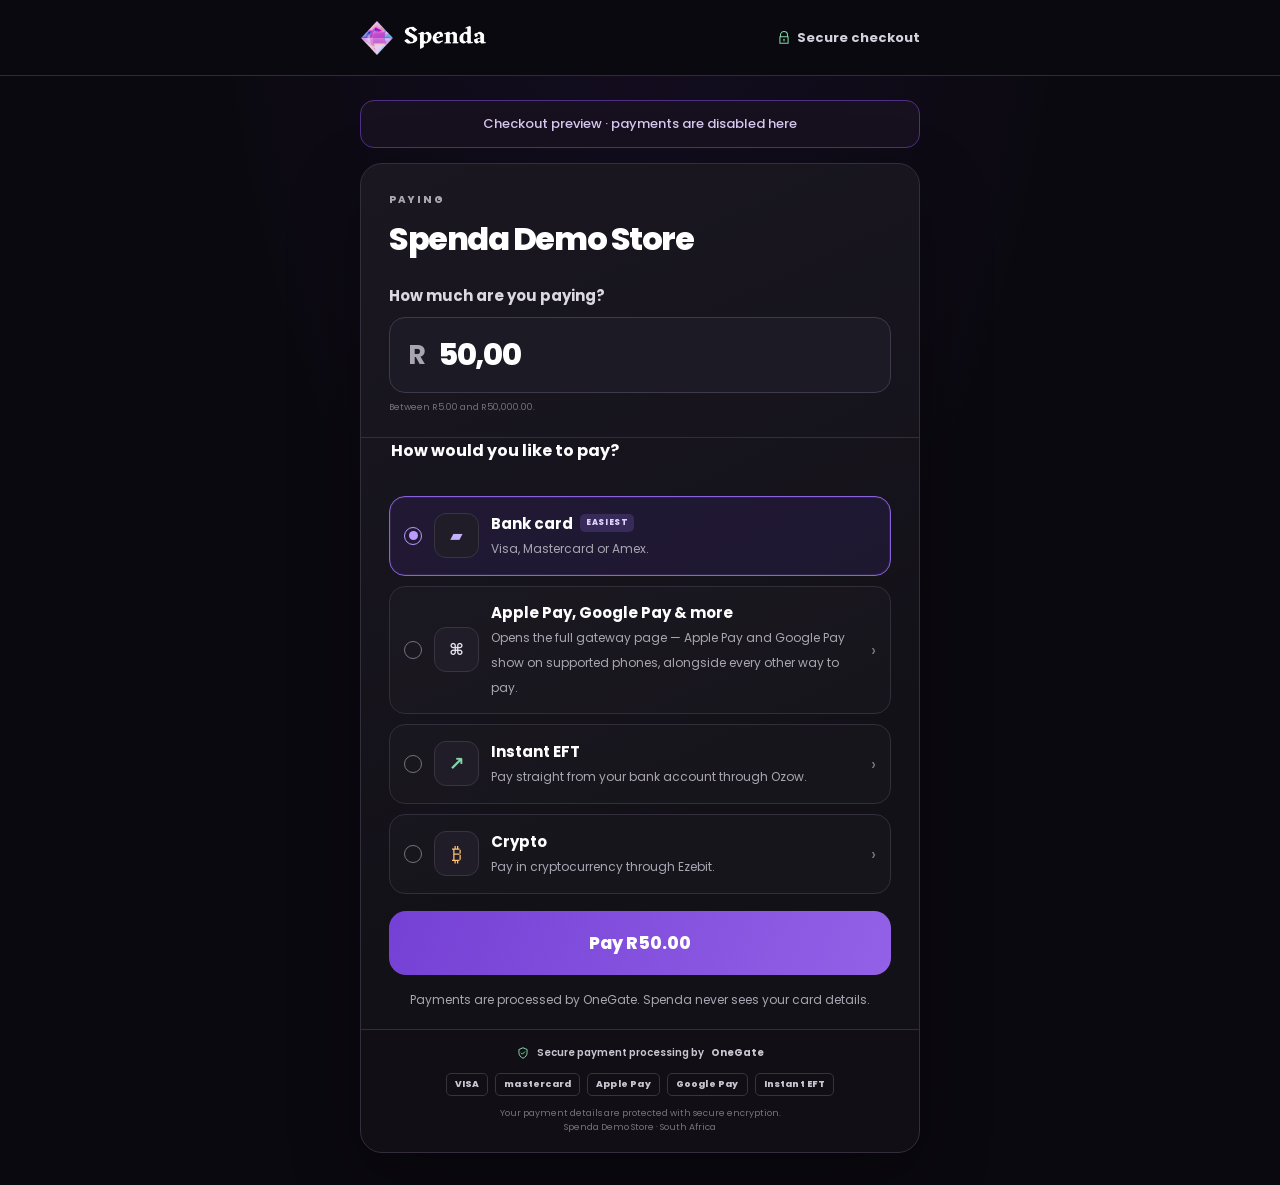
==== commit b2a089a3: "Match supplied checkout preview framing Restore the full-width header divider and original low-contr" ====
--- a/index.html
+++ b/index.html
@@ -35,12 +35,25 @@
         margin: 0;
         color: #fff;
         background:
-          radial-gradient(ellipse at 50% -16%, rgb(110 59 209 / 24%), transparent 48%),
+          radial-gradient(ellipse at 50% -16%, rgb(110 59 209 / 10%), transparent 48%),
           var(--ink);
       }
       button, input { font: inherit; }
-      .page { width: min(100% - 32px, 560px); margin: 0 auto; padding: 24px 0 32px; }
-      .topbar { display: flex; align-items: center; justify-content: space-between; margin-bottom: 24px; }
+      .page { width: min(100% - 32px, 560px); margin: 0 auto; padding: 0 0 32px; }
+      .topbar {
+        position: relative;
+        left: 50%;
+        display: flex;
+        width: 100vw;
+        height: 76px;
+        align-items: center;
+        justify-content: space-between;
+        margin: 0 0 24px;
+        padding-inline: max(16px, calc((100vw - 560px) / 2));
+        transform: translateX(-50%);
+        border-bottom: 1px solid #302b36;
+        background: #0b0910;
+      }
       .brand { display: flex; align-items: center; gap: 10px; }
       .brand img:first-child { width: 34px; height: 34px; object-fit: contain; }
       .brand img:last-child { width: 82px; height: 24px; object-fit: contain; }
@@ -187,7 +200,6 @@
         letter-spacing: .02em;
       }
       .fine-print { margin: 11px 0 0; color: #77717e; text-align: center; font-size: 9px; line-height: 1.5; }
-      @media (min-width: 600px) { .page { padding-top: 32px; } }
       @media (prefers-reduced-motion: no-preference) { .method { transition: border-color .15s ease, background .15s ease; } }
     </style>
   </head>
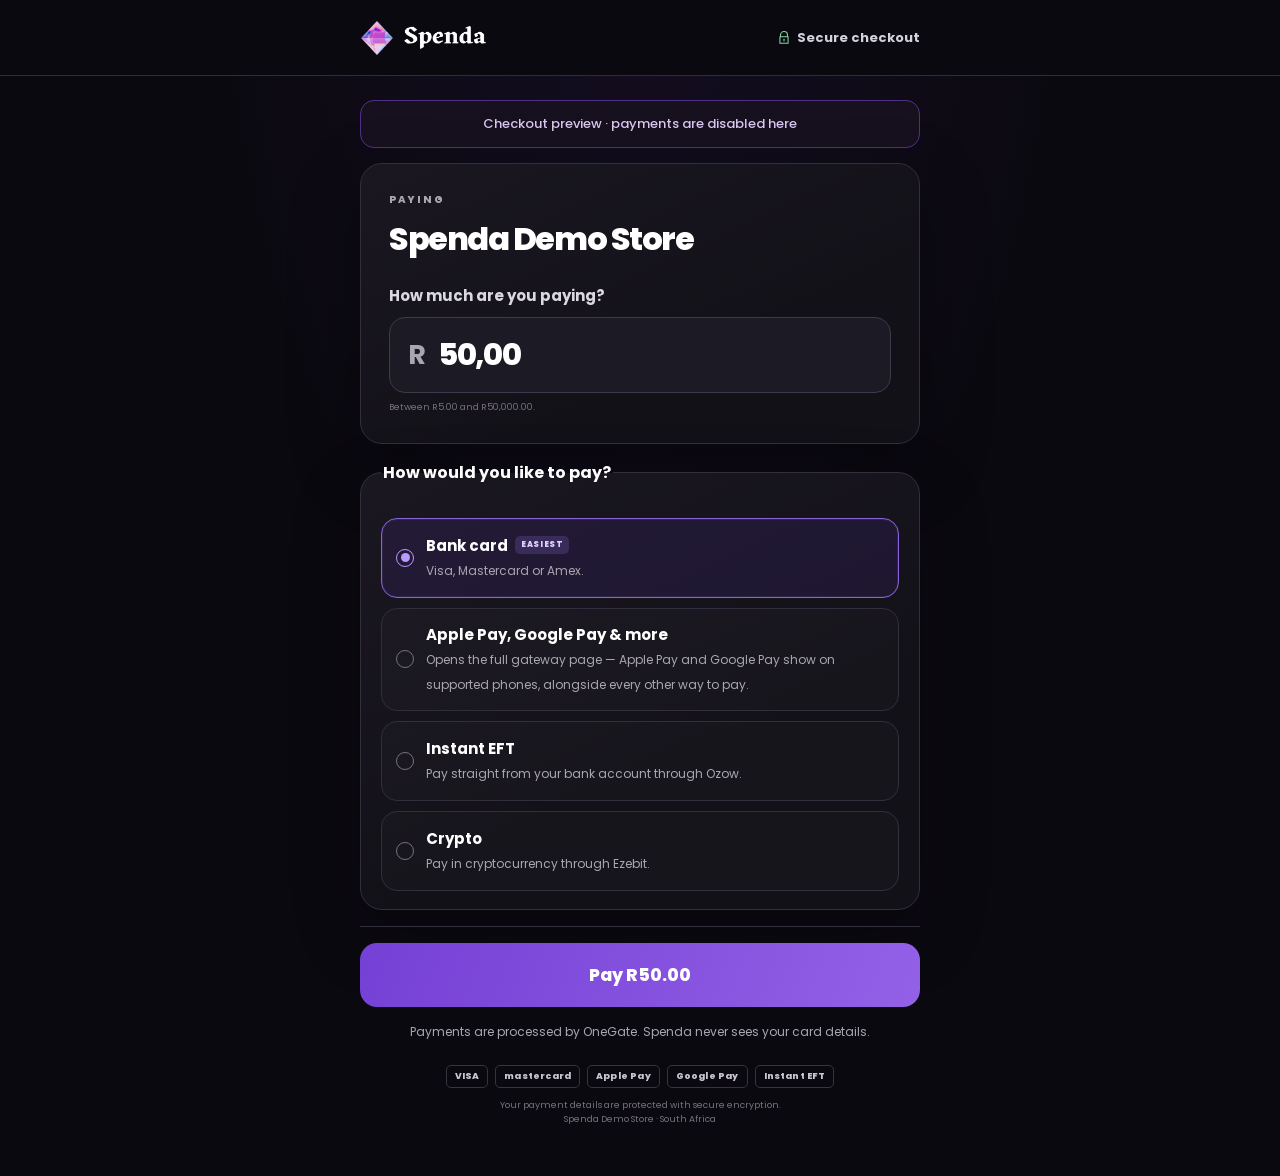
==== commit 3cfa1d18: "Match checkout screenshot card layout Separate the amount and payment-method cards and remove invent" ====
--- a/index.html
+++ b/index.html
@@ -87,7 +87,7 @@
         background: linear-gradient(155deg, #1a1721, #131118 64%);
         box-shadow: 0 24px 70px rgb(0 0 0 / 32%);
       }
-      .merchant { padding: 28px 28px 22px; border-bottom: 1px solid var(--line); }
+      .merchant { padding: 28px; }
       .eyebrow { margin: 0 0 7px; color: var(--muted); font-size: 10px; font-weight: 750; letter-spacing: .17em; text-transform: uppercase; }
       h1 { margin: 0; font-size: 32px; font-weight: 750; letter-spacing: -.045em; }
       .amount-wrap { margin-top: 21px; }
@@ -114,7 +114,14 @@
         letter-spacing: -.045em;
       }
       .amount-box:focus-within { border-color: var(--violet); box-shadow: 0 0 0 3px rgb(156 115 239 / 15%); }
-      .methods { padding: 20px 28px 17px; }
+      .methods {
+        margin: 16px 0 0;
+        padding: 20px 20px 18px;
+        border: 1px solid var(--line);
+        border-radius: 22px;
+        background: linear-gradient(155deg, #1a1721, #131118 64%);
+        box-shadow: 0 24px 70px rgb(0 0 0 / 24%);
+      }
       .methods h2 { margin: 0 0 13px; font-size: 16px; font-weight: 700; }
       .method-list { display: grid; gap: 10px; }
       .method {
@@ -172,7 +179,7 @@
         text-transform: uppercase;
       }
       .chevron { color: #807a88; font-size: 18px; }
-      .actions { padding: 0 28px 20px; }
+      .actions { margin-top: 16px; padding: 16px 0 0; border-top: 1px solid var(--line); }
       .pay-button {
         width: 100%;
         min-height: 64px;
@@ -186,7 +193,7 @@
         cursor: not-allowed;
       }
       .processor-note { margin: 16px 0 0; color: #a9a6b1; text-align: center; font-size: 12px; line-height: 1.55; }
-      .footer { padding: 15px 22px 18px; border-top: 1px solid var(--line); background: rgb(0 0 0 / 12%); }
+      .footer { padding: 12px 0 18px; }
       .onegate { display: flex; align-items: center; justify-content: center; gap: 7px; color: #cbc6d1; font-size: 10px; font-weight: 600; }
       .onegate svg { width: 14px; height: 14px; color: #85d5a7; }
       .trust-marks { display: flex; align-items: center; justify-content: center; flex-wrap: wrap; gap: 7px; margin-top: 12px; }
@@ -231,14 +238,14 @@
             <p class="fine-print" style="margin-top: 8px; text-align: left;">Between R5.00 and R50,000.00.</p>
           </div>
         </div>
-
-        <fieldset class="methods" style="border: 0; margin: 0;">
+      </section>
+
+      <fieldset class="methods">
           <legend style="margin-bottom: 13px; font-size: 16px; font-weight: 700;">How would you like to pay?</legend>
           <div class="method-list">
             <label class="method selected">
               <input type="radio" name="payment-method" value="card" checked>
               <span class="radio" aria-hidden="true"></span>
-              <span class="method-icon card-icon" aria-hidden="true">▰</span>
               <span class="method-copy">
                 <span class="method-title">Bank card <span class="badge">Easiest</span></span>
                 <span class="method-hint">Visa, Mastercard or Amex.</span>
@@ -247,56 +254,45 @@
             <label class="method">
               <input type="radio" name="payment-method" value="wallet">
               <span class="radio" aria-hidden="true"></span>
-              <span class="method-icon" aria-hidden="true">⌘</span>
               <span class="method-copy">
                 <span class="method-title">Apple Pay, Google Pay &amp; more</span>
                 <span class="method-hint">Opens the full gateway page — Apple Pay and Google Pay show on supported phones, alongside every other way to pay.</span>
               </span>
-              <span class="chevron" aria-hidden="true">›</span>
             </label>
             <label class="method">
               <input type="radio" name="payment-method" value="eft">
               <span class="radio" aria-hidden="true"></span>
-              <span class="method-icon eft-icon" aria-hidden="true">↗</span>
               <span class="method-copy">
                 <span class="method-title">Instant EFT</span>
                 <span class="method-hint">Pay straight from your bank account through Ozow.</span>
               </span>
-              <span class="chevron" aria-hidden="true">›</span>
             </label>
             <label class="method">
               <input type="radio" name="payment-method" value="crypto">
               <span class="radio" aria-hidden="true"></span>
-              <span class="method-icon crypto-icon" aria-hidden="true">₿</span>
               <span class="method-copy">
                 <span class="method-title">Crypto</span>
                 <span class="method-hint">Pay in cryptocurrency through Ezebit.</span>
               </span>
-              <span class="chevron" aria-hidden="true">›</span>
             </label>
           </div>
-        </fieldset>
-
-        <div class="actions">
-          <button class="pay-button" type="button" disabled aria-disabled="true">Pay R50.00</button>
-          <p class="processor-note">Payments are processed by OneGate. Spenda never sees your card details.</p>
+      </fieldset>
+
+      <div class="actions">
+        <button class="pay-button" type="button" disabled aria-disabled="true">Pay R50.00</button>
+        <p class="processor-note">Payments are processed by OneGate. Spenda never sees your card details.</p>
+      </div>
+
+      <footer class="footer">
+        <div class="trust-marks" aria-label="Accepted payment networks">
+          <span class="trust-mark">VISA</span>
+          <span class="trust-mark">mastercard</span>
+          <span class="trust-mark">Apple Pay</span>
+          <span class="trust-mark">Google Pay</span>
+          <span class="trust-mark">Instant EFT</span>
         </div>
-
-        <footer class="footer">
-          <div class="onegate">
-            <svg viewBox="0 0 24 24" fill="none" aria-hidden="true"><path d="M12 3 19 6v5c0 4.7-2.9 8.3-7 10-4.1-1.7-7-5.3-7-10V6l7-3Z" stroke="currentColor" stroke-width="1.7" stroke-linejoin="round"/><path d="m9 12 2 2 4-4" stroke="currentColor" stroke-width="1.7" stroke-linecap="round" stroke-linejoin="round"/></svg>
-            Secure payment processing by <strong>OneGate</strong>
-          </div>
-          <div class="trust-marks" aria-label="Accepted payment networks">
-            <span class="trust-mark">VISA</span>
-            <span class="trust-mark">mastercard</span>
-            <span class="trust-mark">Apple Pay</span>
-            <span class="trust-mark">Google Pay</span>
-            <span class="trust-mark">Instant EFT</span>
-          </div>
-          <p class="fine-print">Your payment details are protected with secure encryption.<br>Spenda Demo Store · South Africa</p>
-        </footer>
-      </section>
+        <p class="fine-print">Your payment details are protected with secure encryption.<br>Spenda Demo Store · South Africa</p>
+      </footer>
     </main>
     <script>
       const options = document.querySelectorAll(".method");
